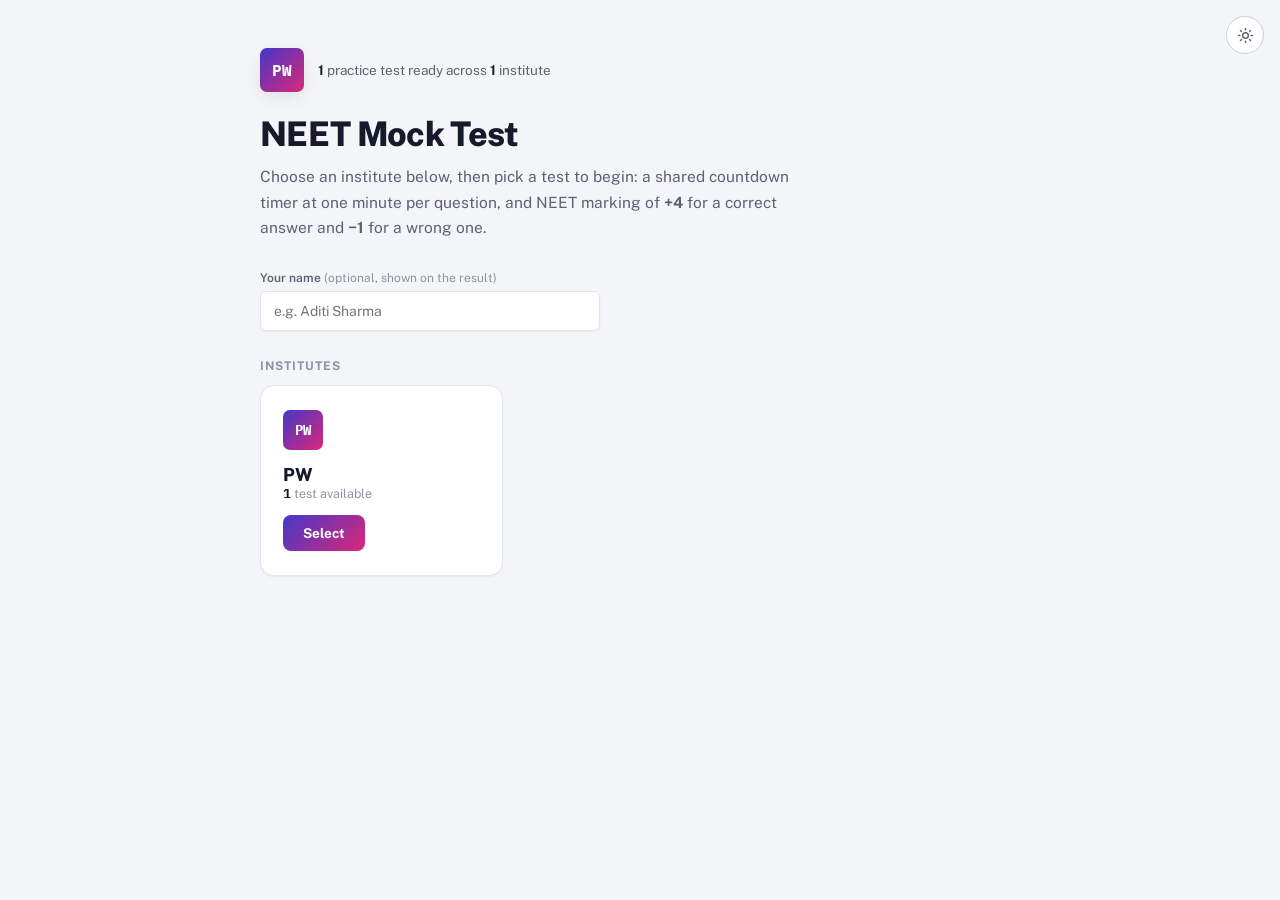
==== index.html @ 312db43c "Add files via upload" ====
<!DOCTYPE html>
<html lang="en">
<head>
<meta charset="UTF-8">
<meta name="viewport" content="width=device-width, initial-scale=1.0">
<title>NEET Mock Test</title>
<link rel="preconnect" href="https://fonts.googleapis.com">
<link rel="preconnect" href="https://fonts.gstatic.com" crossorigin>
<link href="https://fonts.googleapis.com/css2?family=Public+Sans:wght@400;500;600;700;800&family=IBM+Plex+Mono:wght@500;600&display=swap" rel="stylesheet">
<link rel="stylesheet" href="style.css">
</head>
<body>
<button class="theme-toggle no-print" onclick="toggleTheme()" title="Toggle dark mode" aria-label="Toggle dark mode">
  <svg class="icon-sun" viewBox="0 0 24 24" fill="none" stroke="currentColor" stroke-width="2" stroke-linecap="round"><circle cx="12" cy="12" r="4"/><path d="M12 2v2M12 20v2M4.9 4.9l1.4 1.4M17.7 17.7l1.4 1.4M2 12h2M20 12h2M4.9 19.1l1.4-1.4M17.7 6.3l1.4-1.4"/></svg>
  <svg class="icon-moon" viewBox="0 0 24 24" fill="none" stroke="currentColor" stroke-width="2" stroke-linecap="round" stroke-linejoin="round"><path d="M21 12.8A9 9 0 1 1 11.2 3a7 7 0 0 0 9.8 9.8Z"/></svg>
</button>

<!-- ================= INSTITUTE PICKER (landing) ================= -->
<div id="screen-institutes" class="screen active">
  <div id="screen-upload" style="display:flex;align-items:center;justify-content:center;padding:48px 20px;">
  <div class="landing-card">
    <div class="landing-mark">
      <span class="brand-badge">PW</span>
      <div class="num-label"><b id="libCount">0</b> practice test<span id="libCountPlural">s</span> ready across <b id="libInstCount">0</b> institute<span id="libInstCountPlural">s</span></div>
    </div>
    <h1 class="landing-title">NEET Mock Test</h1>
    <p class="landing-sub">Choose an institute below, then pick a test to begin: a shared countdown timer at one minute per question, and NEET marking of <b>+4</b> for a correct answer and <b>&minus;1</b> for a wrong one.</p>

    <div class="brand-box">
      <div class="brand-field">
        <label for="candidateInput">Your name <span>(optional, shown on the result)</span></label>
        <input type="text" id="candidateInput" placeholder="e.g. Aditi Sharma">
      </div>
    </div>

    <div class="loading-state" id="loadingState">
      <span class="loading-spinner"></span>
      <span class="loading-text">Loading tests…</span>
    </div>
    <div class="load-error hidden" id="loadError"></div>

    <p class="section-label">Institutes</p>
    <div id="instituteGrid" class="institute-grid"></div>
  </div>
  </div>
</div>

<!-- ================= TEST PICKER (within one institute) ================= -->
<div id="screen-tests" class="screen" style="padding:48px 20px;">
  <div class="landing-card" style="max-width:760px;margin:0 auto;">
    <div class="back-row">
      <button class="back-btn" onclick="backToInstitutes()">&larr; All institutes</button>
    </div>
    <div class="selected-institute-heading">
      <span class="brand-badge" style="width:40px;height:40px;font-size:14px;">PW</span>
      <h1 id="selectedInstituteName">Institute</h1>
    </div>
    <p class="section-label">Available tests</p>
    <div id="libraryGroups"></div>
  </div>
</div>

<!-- ================= QUIZ SCREEN ================= -->
<div id="screen-quiz" class="screen">
  <div class="quiz-topbar">
    <div class="quiz-topbar-left">
      <span class="brand-badge">PW</span>
      <div style="min-width:0;">
        <div class="title" id="quizTitle">NEET Mock Test</div>
      </div>
    </div>
    <div class="timer-wrap">
      <span class="timer-label">Time left</span>
      <span class="timer-value mono" id="timerValue">--:--</span>
      <button class="sidebar-toggle" onclick="toggleSidebar()">&#9776;</button>
    </div>
  </div>
  <div class="quiz-body">
    <div class="quiz-main">
      <div class="q-meta">
        <div class="q-number" id="qNumber">Question 1 of 45</div>
        <div class="q-marks"><b>+4</b> correct &nbsp;&middot;&nbsp; <span class="neg">&minus;1</span> incorrect</div>
      </div>
      <img class="q-image" id="qImage" alt="Question figure">
      <p class="q-text" id="qText"></p>
      <div class="options" id="qOptions"></div>

      <div class="quiz-actions">
        <button class="qbtn ghost" id="prevBtn" onclick="goPrev()">Previous</button>
        <button class="qbtn" onclick="clearResponse()">Clear response</button>
        <button class="qbtn mark" onclick="markAndNext()">Mark for review &amp; next</button>
        <button class="qbtn primary" id="saveNextBtn" onclick="saveAndNext()">Save &amp; next</button>
      </div>
    </div>
    <div class="quiz-sidebar" id="quizSidebar">
      <div class="legend">
        <div class="legend-item"><span class="legend-dot" style="background:var(--correct-soft);border:1px solid var(--correct);"></span>Answered</div>
        <div class="legend-item"><span class="legend-dot" style="background:var(--incorrect-soft);border:1px solid var(--incorrect);"></span>Not answered</div>
        <div class="legend-item"><span class="legend-dot" style="background:var(--marked-soft);border:1px solid var(--marked);"></span>Marked</div>
        <div class="legend-item"><span class="legend-dot" style="background:var(--bg);border:1px solid var(--line);"></span>Not visited</div>
      </div>
      <div class="palette" id="palette"></div>
      <button class="submit-btn" onclick="confirmSubmit()">Submit test</button>
    </div>
  </div>
</div>

<!-- ================= RESULT SCREEN ================= -->
<div id="screen-result" class="screen">
  <div class="result-wrap">
    <div class="report-header">
      <div class="report-header-left">
        <span class="brand-badge">PW</span>
        <div>
          <div class="institute">PW</div>
          <div class="testname" id="reportTestName"></div>
        </div>
      </div>
      <div class="meta" id="reportMeta"></div>
    </div>
    <div class="result-hero">
      <div class="result-score">
        <div class="label">Your score</div>
        <div class="value" id="resScore">0<span id="resMax">/0</span></div>
      </div>
      <div class="result-breakdown">
        <div class="rb-item correct"><div class="n" id="resCorrect">0</div><div class="l">Correct</div></div>
        <div class="rb-item incorrect"><div class="n" id="resIncorrect">0</div><div class="l">Incorrect</div></div>
        <div class="rb-item skipped"><div class="n" id="resSkipped">0</div><div class="l">Unattempted</div></div>
      </div>
    </div>

    <div class="review-toggle">
      <h2>Answer review</h2>
      <div class="result-actions no-print">
        <button class="qbtn" onclick="location.reload()">New test</button>
        <button class="qbtn primary" onclick="window.print()">Download / print PDF</button>
      </div>
    </div>
    <p class="print-hint no-print">Tip: in the print dialog, choose "Save as PDF" as the destination to download it.</p>

    <div id="reviewList"></div>
  </div>
</div>

<script src="script.js"></script>
</body>
</html>
---- style.css ----
:root{
    --bg:#F4F5F8;
    --surface:#FFFFFF;
    --ink:#161A2B;
    --ink-soft:#5B6273;
    --ink-faint:#8D93A3;
    --line:#E3E5EC;
    --line-strong:#CBCFDB;
    --accent:#4338CA;
    --accent-2:#DB2777;
    --accent-soft:#ECEAFB;
    --correct:#1E8A56;
    --correct-soft:#E4F5EC;
    --incorrect:#C22A2A;
    --incorrect-soft:#FBEAEA;
    --marked:#946BE0;
    --marked-soft:#F1EBFC;
    --warn:#C77D02;
    --warn-soft:#FBF0DE;
    --shadow-sm:0 1px 2px rgba(22,26,43,0.06);
    --shadow-md:0 6px 20px -4px rgba(22,26,43,0.12);
    --shadow-lg:0 20px 45px -12px rgba(22,26,43,0.28);
  }
  [data-theme="dark"]{
    --bg:#0E1118;
    --surface:#171B26;
    --ink:#EEF0F5;
    --ink-soft:#A6ACBB;
    --ink-faint:#6E7486;
    --line:#282E3D;
    --line-strong:#3A415470;
    --accent:#8B80F5;
    --accent-2:#F472B6;
    --accent-soft:#231F3C;
    --correct:#4ADE80;
    --correct-soft:#12301F;
    --incorrect:#F87171;
    --incorrect-soft:#391714;
    --marked:#C4A9F7;
    --marked-soft:#271D3F;
    --warn:#F5C15A;
    --warn-soft:#3A2C08;
    --shadow-sm:0 1px 2px rgba(0,0,0,0.3);
    --shadow-md:0 6px 20px -4px rgba(0,0,0,0.45);
    --shadow-lg:0 20px 45px -12px rgba(0,0,0,0.6);
  }
  body{transition:background-color .15s ease, color .15s ease;}
  body{
    background-image:radial-gradient(circle at 12% 0%, color-mix(in srgb, var(--accent) 7%, transparent), transparent 45%),
                      radial-gradient(circle at 100% 12%, color-mix(in srgb, var(--accent-2) 6%, transparent), transparent 40%);
    background-attachment:fixed;
  }
  .brand-badge{
    display:inline-flex;
    align-items:center;
    justify-content:center;
    font-family:'IBM Plex Mono',monospace;
    font-weight:700;
    letter-spacing:0.02em;
    background:linear-gradient(135deg, var(--accent), var(--accent-2));
    color:#fff;
    border-radius:7px;
    flex:none;
  }
  .theme-toggle{
    position:fixed;
    top:16px;right:16px;
    z-index:50;
    width:38px;height:38px;
    border-radius:50%;
    border:1px solid var(--line-strong);
    background:var(--surface);
    display:flex;align-items:center;justify-content:center;
    color:var(--ink-soft);
  }
  .theme-toggle:hover{border-color:var(--ink);color:var(--ink);}
  .theme-toggle svg{width:17px;height:17px;}
  .theme-toggle .icon-moon{display:none;}
  [data-theme="dark"] .theme-toggle .icon-sun{display:none;}
  [data-theme="dark"] .theme-toggle .icon-moon{display:block;}
  *{box-sizing:border-box;}
  html,body{height:100%;}
  body{
    margin:0;
    background:var(--bg);
    color:var(--ink);
    font-family:'Public Sans',-apple-system,BlinkMacSystemFont,sans-serif;
    -webkit-font-smoothing:antialiased;
  }
  .mono{font-family:'IBM Plex Mono',monospace;}
  button{font-family:inherit;cursor:pointer;}
  ::selection{background:var(--accent-soft);}

  /* ---------- Screen switching ---------- */
  .screen{display:none;min-height:100vh;}
  .screen.active{display:block;}

  /* ================= LANDING ================= */
  #screen-upload{
    display:flex;
    align-items:center;
    justify-content:center;
    padding:48px 20px;
  }
  .landing-card{
    max-width:760px;
    width:100%;
  }
  .landing-mark{
    display:flex;
    align-items:center;
    gap:14px;
    margin-bottom:22px;
  }
  .landing-mark .brand-badge{width:44px;height:44px;font-size:16px;box-shadow:var(--shadow-md);}
  .landing-mark .num-label{
    font-size:13.5px;
    color:var(--ink-soft);
    line-height:1.4;
  }
  .landing-mark .num-label b{color:var(--ink);font-weight:700;}
  h1.landing-title{
    font-size:34px;
    font-weight:800;
    margin:0 0 10px;
    letter-spacing:-0.02em;
  }
  .landing-sub{
    color:var(--ink-soft);
    font-size:15.5px;
    line-height:1.65;
    margin:0 0 30px;
    max-width:540px;
  }
  .brand-box{
    max-width:340px;
    margin-bottom:28px;
  }
  .brand-field label{
    display:block;
    font-size:12px;
    font-weight:600;
    color:var(--ink-soft);
    margin-bottom:6px;
  }
  .brand-field label span{color:var(--ink-faint);font-weight:400;}
  .brand-field input{
    width:100%;
    font-family:inherit;
    font-size:14px;
    color:var(--ink);
    background:var(--surface);
    border:1px solid var(--line);
    border-radius:6px;
    padding:11px 13px;
    box-shadow:var(--shadow-sm);
  }
  .brand-field input:focus{outline:none;border-color:var(--accent);box-shadow:0 0 0 3px var(--accent-soft);}

  .section-label{
    font-size:12px;
    font-weight:700;
    text-transform:uppercase;
    letter-spacing:0.08em;
    color:var(--ink-faint);
    margin:0 0 12px;
  }

  .folder-box{
    background:var(--surface);
    border:1.5px dashed var(--line-strong);
    border-radius:12px;
    padding:20px 22px;
    margin-bottom:28px;
    display:flex;
    align-items:center;
    justify-content:space-between;
    gap:18px;
    flex-wrap:wrap;
  }
  .folder-box-text{font-size:13px;color:var(--ink-soft);line-height:1.55;max-width:420px;}
  .folder-box-text b{color:var(--ink);}
  .folder-box-text code{
    font-family:'IBM Plex Mono',monospace;
    background:var(--bg);
    border:1px solid var(--line);
    padding:1px 6px;
    border-radius:4px;
    font-size:11.5px;
  }
  #folderStatus{font-size:12.5px;line-height:1.5;}
  #folderStatus.ok{color:var(--correct);}
  #folderStatus.err{color:var(--incorrect);}
  .folder-btn{
    flex:none;
    background:var(--surface);
    color:var(--ink);
    border:1.5px solid var(--ink);
    padding:12px 22px;
    border-radius:8px;
    font-size:14px;
    font-weight:700;
    transition:background .15s ease, color .15s ease;
  }
  .folder-btn:hover{background:var(--ink);color:#fff;}
  .folder-btn:disabled{opacity:0.5;cursor:not-allowed;}

  .institute-group{margin-bottom:32px;}
  .institute-heading{
    font-size:19px;
    font-weight:800;
    letter-spacing:-0.01em;
    margin:0 0 14px;
    display:flex;
    align-items:center;
    gap:10px;
    padding-bottom:10px;
    border-bottom:2px solid var(--line);
  }
  .institute-count{
    font-family:'IBM Plex Mono',monospace;
    font-size:11px;
    font-weight:600;
    color:var(--ink-faint);
    background:var(--bg);
    border:1px solid var(--line);
    padding:2px 9px;
    border-radius:20px;
  }
  .series-group{margin:0 0 20px;}
  .series-group:last-child{margin-bottom:0;}
  .series-heading{
    font-size:12px;
    font-weight:700;
    text-transform:uppercase;
    letter-spacing:0.06em;
    color:var(--accent);
    margin:0 0 10px;
  }

  .test-grid{
    display:grid;
    grid-template-columns:1fr;
    gap:14px;
  }
  .test-card{
    position:relative;
    background:var(--surface);
    border:1px solid var(--line);
    border-radius:12px;
    padding:22px 24px 22px 28px;
    display:flex;
    align-items:center;
    justify-content:space-between;
    gap:16px;
    flex-wrap:wrap;
    box-shadow:var(--shadow-sm);
    transition:box-shadow .18s ease, transform .18s ease, border-color .18s ease;
  }
  .test-card::before{
    content:'';
    position:absolute;
    left:0;top:12px;bottom:12px;
    width:4px;
    border-radius:4px;
    background:linear-gradient(180deg, var(--accent), var(--accent-2));
  }
  .test-card:hover{box-shadow:var(--shadow-md);transform:translateY(-2px);border-color:var(--line-strong);}
  .test-card-info{min-width:220px;}
  .test-card-title{font-size:17px;font-weight:700;margin:0 0 3px;letter-spacing:-0.01em;}
  .test-card-subtitle{font-size:13px;color:var(--accent);font-weight:600;margin:0 0 12px;}
  .test-card-meta{
    display:flex;
    gap:16px;
    flex-wrap:wrap;
    font-size:12px;
    color:var(--ink-faint);
  }
  .test-card-meta span{display:flex;align-items:center;gap:5px;}
  .test-card-meta span b{color:var(--ink);font-weight:700;font-family:'IBM Plex Mono',monospace;}
  .start-btn{
    flex:none;
    background:linear-gradient(135deg, var(--accent), var(--accent-2));
    color:#fff;
    border:none;
    padding:13px 28px;
    border-radius:8px;
    font-size:14.5px;
    font-weight:700;
    letter-spacing:0.01em;
    box-shadow:var(--shadow-sm);
    transition:box-shadow .15s ease, transform .15s ease, filter .15s ease;
  }
  .start-btn:disabled{background:var(--line-strong);color:var(--ink-faint);cursor:not-allowed;box-shadow:none;}
  .start-btn:not(:disabled):hover{filter:brightness(1.08);box-shadow:var(--shadow-md);transform:translateY(-1px);}
  .test-empty{
    background:var(--surface);
    border:1px dashed var(--line-strong);
    border-radius:12px;
    padding:28px 22px;
    text-align:center;
    color:var(--ink-faint);
    font-size:14px;
  }

  /* ================= QUIZ ================= */
  #screen-quiz{display:none;flex-direction:column;height:100vh;}
  #screen-quiz.active{display:flex;}

  .quiz-topbar{
    flex:none;
    display:flex;
    align-items:center;
    justify-content:space-between;
    background:#161A2B;
    color:#fff;
    padding:12px 22px;
    gap:14px;
    box-shadow:var(--shadow-sm);
  }
  .quiz-topbar-left{display:flex;align-items:center;gap:12px;min-width:0;}
  .quiz-topbar .brand-badge{width:32px;height:32px;font-size:12px;flex:none;}
  .quiz-topbar .title{font-size:14px;font-weight:700;white-space:nowrap;overflow:hidden;text-overflow:ellipsis;}
  .quiz-topbar .subtitle{font-size:11.5px;color:#9DA8B5;margin-top:1px;}
  .timer-wrap{
    display:flex;align-items:center;gap:10px;
    font-family:'IBM Plex Mono',monospace;
  }
  .timer-label{font-size:11px;color:#B8C0C9;text-transform:none;}
  .timer-value{
    font-size:20px;font-weight:600;letter-spacing:0.02em;
    padding:4px 10px;border-radius:3px;
    background:rgba(255,255,255,0.08);
  }
  .timer-value.warn{background:var(--warn);color:#1A1200;}

  .quiz-body{
    flex:1;
    display:flex;
    overflow:hidden;
  }
  .quiz-main{
    flex:1;
    overflow-y:auto;
    padding:28px 32px 100px;
  }
  .q-meta{
    display:flex;
    justify-content:space-between;
    align-items:baseline;
    margin-bottom:18px;
  }
  .q-number{font-size:13px;color:var(--ink-soft);font-weight:600;}
  .q-marks{font-size:12px;color:var(--ink-faint);}
  .q-marks b{color:var(--correct);}
  .q-marks .neg{color:var(--incorrect);}
  .q-text{
    font-size:17.5px;
    line-height:1.6;
    font-weight:500;
    margin:0 0 26px;
    max-width:700px;
    white-space:pre-line;
  }
  .q-image{
    display:none;
    max-width:320px;
    max-height:320px;
    margin:0 0 20px;
    padding:10px;
    background:#fff;
    border:1px solid var(--line);
    border-radius:4px;
  }
  .q-image.show{display:block;}
  .options{max-width:640px;}
  .option{
    display:flex;
    align-items:flex-start;
    gap:12px;
    padding:14px 16px;
    border:1px solid var(--line);
    border-radius:8px;
    margin-bottom:10px;
    background:var(--surface);
    box-shadow:var(--shadow-sm);
    transition:border-color .12s ease, background .12s ease, transform .12s ease;
  }
  .option:hover{border-color:var(--accent);transform:translateX(2px);}
  .option.selected{border-color:var(--accent);background:var(--accent-soft);}
  .option input{margin-top:3px;accent-color:var(--accent);width:16px;height:16px;flex:none;}
  .option label{font-size:14.5px;line-height:1.55;cursor:pointer;}
  .option .opt-letter{
    font-family:'IBM Plex Mono',monospace;
    font-weight:700;font-size:12.5px;color:var(--ink-faint);
    flex:none;width:16px;
  }

  .quiz-actions{
    max-width:640px;
    display:flex;
    gap:10px;
    margin-top:24px;
    flex-wrap:wrap;
  }
  .qbtn{
    border:1px solid var(--line-strong);
    background:var(--surface);
    padding:10px 16px;
    border-radius:7px;
    font-size:13px;
    font-weight:600;
    color:var(--ink);
    transition:border-color .12s ease, background .12s ease, transform .12s ease;
  }
  .qbtn:hover{border-color:var(--ink);transform:translateY(-1px);}
  .qbtn.primary{background:linear-gradient(135deg, var(--accent), var(--accent-2));color:#fff;border-color:transparent;}
  .qbtn.primary:hover{filter:brightness(1.08);}
  .qbtn.ghost{color:var(--ink-soft);}
  .qbtn.mark{color:var(--marked);border-color:var(--marked-soft);background:var(--marked-soft);}

  .quiz-sidebar{
    width:280px;
    flex:none;
    background:var(--surface);
    border-left:1px solid var(--line);
    overflow-y:auto;
    padding:20px;
  }
  .legend{
    display:grid;
    grid-template-columns:1fr 1fr;
    gap:8px;
    margin-bottom:18px;
    font-size:11.5px;
    color:var(--ink-soft);
  }
  .legend-item{display:flex;align-items:center;gap:6px;}
  .legend-dot{width:10px;height:10px;border-radius:3px;flex:none;}
  .palette{
    display:grid;
    grid-template-columns:repeat(5,1fr);
    gap:8px;
    margin-bottom:20px;
  }
  .pnum{
    aspect-ratio:1;
    display:flex;align-items:center;justify-content:center;
    font-family:'IBM Plex Mono',monospace;
    font-size:12.5px;font-weight:600;
    border-radius:6px;
    border:1px solid var(--line);
    background:var(--bg);
    color:var(--ink-soft);
    transition:transform .1s ease;
  }
  .pnum:hover{transform:scale(1.08);}
  .pnum.current{outline:2px solid var(--accent);outline-offset:1px;}
  .pnum.not-answered{background:var(--incorrect-soft);border-color:var(--incorrect);color:var(--incorrect);}
  .pnum.answered{background:var(--correct-soft);border-color:var(--correct);color:var(--correct);}
  .pnum.marked{background:var(--marked-soft);border-color:var(--marked);color:var(--marked);}
  .pnum.answered-marked{background:var(--marked-soft);border-color:var(--marked);color:var(--marked);position:relative;}
  .pnum.not-visited{background:var(--bg);color:var(--ink-faint);}

  .submit-btn{
    width:100%;
    background:linear-gradient(135deg, var(--incorrect), #8F211B);
    color:#fff;
    border:none;
    padding:13px;
    border-radius:8px;
    font-size:13.5px;
    font-weight:700;
    transition:filter .15s ease;
  }
  .submit-btn:hover{filter:brightness(1.08);}

  /* ================= RESULT ================= */
  #screen-result{padding:40px 20px 80px;}
  .result-wrap{max-width:780px;margin:0 auto;}
  .result-title{font-size:13px;font-weight:600;color:var(--ink-soft);margin-bottom:8px;}
  .report-header{
    display:flex;
    justify-content:space-between;
    align-items:center;
    flex-wrap:wrap;
    gap:14px;
    margin-bottom:20px;
    padding-bottom:18px;
    border-bottom:1px solid var(--line);
  }
  .report-header-left{display:flex;align-items:center;gap:12px;}
  .report-header .brand-badge{width:38px;height:38px;font-size:13px;}
  .report-header .institute{font-size:19px;font-weight:800;letter-spacing:-0.01em;}
  .report-header .testname{font-size:13.5px;color:var(--ink-soft);margin-top:2px;}
  .report-header .meta{font-size:12.5px;color:var(--ink-faint);text-align:right;line-height:1.6;}
  .report-header .meta b{color:var(--ink-soft);}
  .result-hero{
    background:linear-gradient(135deg, #161A2B, #262C46);
    color:#fff;
    border-radius:14px;
    padding:34px 30px;
    display:flex;
    justify-content:space-between;
    align-items:center;
    flex-wrap:wrap;
    gap:20px;
    margin-bottom:26px;
    box-shadow:var(--shadow-lg);
  }
  .result-score .label{font-size:13px;color:#B8C0C9;margin-bottom:6px;}
  .result-score .value{font-family:'IBM Plex Mono',monospace;font-size:46px;font-weight:600;line-height:1;}
  .result-score .value span{font-size:20px;color:#8A93A0;}
  .result-breakdown{
    display:flex;
    gap:22px;
  }
  .rb-item{text-align:right;}
  .rb-item .n{font-family:'IBM Plex Mono',monospace;font-size:22px;font-weight:600;}
  .rb-item .l{font-size:11.5px;color:#B8C0C9;margin-top:2px;}
  .rb-item.correct .n{color:#5FD08F;}
  .rb-item.incorrect .n{color:#F08A82;}
  .rb-item.skipped .n{color:#B8C0C9;}

  .review-toggle{
    display:flex;justify-content:space-between;align-items:center;
    margin-bottom:14px;
  }
  .review-toggle h2{font-size:16px;margin:0;}
  .result-actions{display:flex;gap:10px;}

  .review-item{
    background:var(--surface);
    border:1px solid var(--line);
    border-radius:10px;
    padding:18px 20px;
    margin-bottom:12px;
    box-shadow:var(--shadow-sm);
  }
  .review-item .rh{
    display:flex;justify-content:space-between;align-items:baseline;
    margin-bottom:8px;
  }
  .review-item .rh .rn{font-size:12.5px;font-weight:700;color:var(--ink-soft);}
  .review-item .rtag{
    font-size:11px;font-weight:700;padding:3px 8px;border-radius:5px;
  }
  .rtag.correct{background:var(--correct-soft);color:var(--correct);}
  .rtag.incorrect{background:var(--incorrect-soft);color:var(--incorrect);}
  .rtag.skipped{background:var(--bg);color:var(--ink-faint);}
  .rtag.marked-badge{background:var(--marked-soft);color:var(--marked);}
  .review-item .rq{font-size:14.5px;line-height:1.55;margin:0 0 12px;font-weight:500;white-space:pre-line;}
  .review-opts{display:flex;flex-direction:column;gap:6px;}
  .review-opt{
    font-size:13px;line-height:1.5;
    padding:8px 12px;border-radius:6px;
    border:1px solid var(--line);
    color:var(--ink-soft);
  }
  .review-opt.is-correct{border-color:var(--correct);background:var(--correct-soft);color:var(--correct);font-weight:600;}
  .review-opt.is-wrong{border-color:var(--incorrect);background:var(--incorrect-soft);color:var(--incorrect);font-weight:600;}

  @media (max-width: 860px){
    .quiz-sidebar{
      position:fixed;right:0;top:49px;bottom:0;
      transform:translateX(100%);
      transition:transform .2s ease;
      z-index:20;
      box-shadow:-4px 0 16px rgba(0,0,0,0.12);
    }
    .quiz-sidebar.open{transform:translateX(0);}
    .sidebar-toggle{display:inline-flex !important;}
    .quiz-main{padding:20px 16px 100px;}
  }
  .sidebar-toggle{
    display:none;
    align-items:center;justify-content:center;
    background:rgba(255,255,255,0.1);
    border:none;color:#fff;
    width:34px;height:34px;border-radius:3px;
    font-size:13px;font-family:'IBM Plex Mono',monospace;
  }

  /* ================= PRINT / PDF EXPORT ================= */
  .print-hint{font-size:12px;color:var(--ink-faint);margin-top:8px;}
  @media print{
    @page{ margin:16mm; }
    .no-print, .theme-toggle, #screen-institutes, #screen-tests, #screen-quiz{ display:none !important; }
    body, #screen-result{ background:#fff !important; }
    :root, [data-theme="dark"]{
      --bg:#fff; --surface:#fff; --ink:#111;
      --ink-soft:#444; --ink-faint:#666;
      --line:#ccc; --line-strong:#999;
    }
    .result-hero{
      background:#fff !important; color:#111 !important;
      border:1.5px solid #161A2B;
      box-shadow:none !important;
    }
    .result-score .label, .rb-item .l{color:#555 !important;}
    .rb-item.correct .n{color:#1E7B4D !important;}
    .rb-item.incorrect .n{color:#B3261E !important;}
    .rb-item.skipped .n{color:#555 !important;}
    .review-item{break-inside:avoid;}
    #screen-result{padding:0;}
  }

  /* ================= AUTO-LOAD / INSTITUTE PICKER (added) ================= */
  .loading-state{
    display:flex;
    align-items:center;
    gap:12px;
    padding:22px 24px;
    background:var(--surface);
    border:1px solid var(--line);
    border-radius:12px;
    margin-bottom:24px;
    color:var(--ink-soft);
    font-size:14px;
  }
  .loading-spinner{
    width:18px;height:18px;
    flex:none;
    border-radius:50%;
    border:2.5px solid var(--line-strong);
    border-top-color:var(--accent);
    animation:spin .7s linear infinite;
  }
  @keyframes spin{to{transform:rotate(360deg);}}
  .loading-state.hidden{display:none;}

  .load-error{
    background:var(--warn-soft);
    border:1px solid var(--warn);
    color:var(--warn);
    border-radius:10px;
    padding:14px 16px;
    font-size:13px;
    line-height:1.5;
    margin-bottom:24px;
  }
  .load-error.hidden{display:none;}

  .institute-grid{
    display:grid;
    grid-template-columns:repeat(auto-fill, minmax(220px, 1fr));
    gap:16px;
  }
  .institute-card{
    position:relative;
    background:var(--surface);
    border:1px solid var(--line);
    border-radius:14px;
    padding:24px 22px;
    box-shadow:var(--shadow-sm);
    transition:box-shadow .18s ease, transform .18s ease, border-color .18s ease;
    text-align:left;
    display:flex;
    flex-direction:column;
    gap:14px;
    width:100%;
  }
  .institute-card:hover{box-shadow:var(--shadow-md);transform:translateY(-2px);border-color:var(--line-strong);}
  .institute-card .brand-badge{width:40px;height:40px;font-size:14px;}
  .institute-card-name{font-size:18px;font-weight:800;letter-spacing:-0.01em;margin:0;}
  .institute-card-count{font-size:12.5px;color:var(--ink-faint);}
  .institute-card-count b{color:var(--ink);font-family:'IBM Plex Mono',monospace;}
  .institute-select-btn{
    align-self:flex-start;
    background:linear-gradient(135deg, var(--accent), var(--accent-2));
    color:#fff;
    border:none;
    padding:10px 20px;
    border-radius:8px;
    font-size:13.5px;
    font-weight:700;
    box-shadow:var(--shadow-sm);
    transition:filter .15s ease, transform .15s ease;
  }
  .institute-select-btn:hover{filter:brightness(1.08);transform:translateY(-1px);}

  .back-row{
    margin-bottom:18px;
  }
  .back-btn{
    display:inline-flex;
    align-items:center;
    gap:6px;
    background:none;
    border:none;
    color:var(--ink-soft);
    font-size:13.5px;
    font-weight:600;
    padding:6px 2px;
  }
  .back-btn:hover{color:var(--accent);}

  .selected-institute-heading{
    display:flex;
    align-items:center;
    gap:12px;
    margin-bottom:24px;
  }
  .selected-institute-heading h1{
    font-size:26px;
    font-weight:800;
    letter-spacing:-0.02em;
    margin:0;
  }
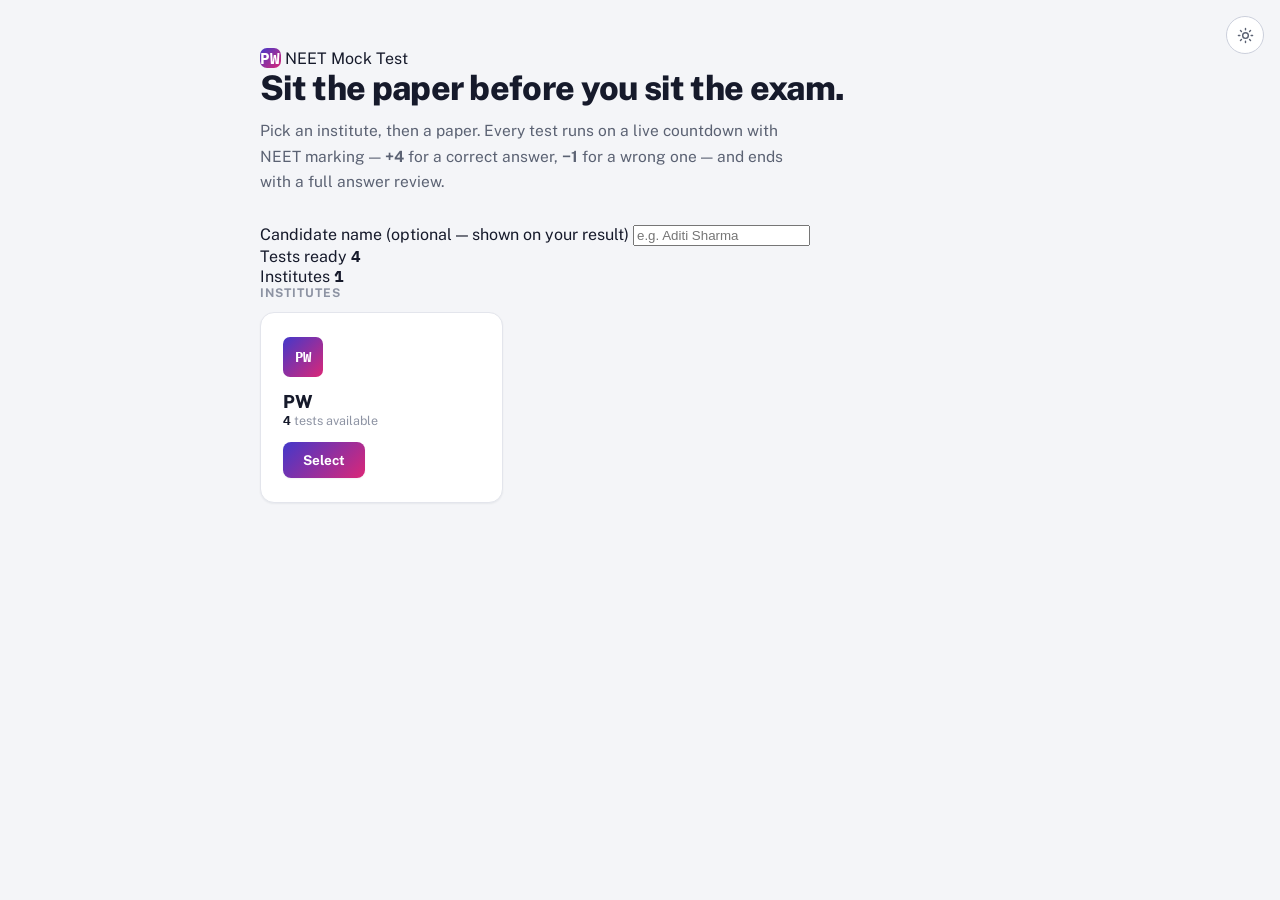
==== commit 04ddf1f7: "Update index.html" ====
--- a/index.html
+++ b/index.html
@@ -17,19 +17,35 @@
 
 <!-- ================= INSTITUTE PICKER (landing) ================= -->
 <div id="screen-institutes" class="screen active">
-  <div id="screen-upload" style="display:flex;align-items:center;justify-content:center;padding:48px 20px;">
+  <div id="screen-upload" class="landing-shell">
   <div class="landing-card">
-    <div class="landing-mark">
-      <span class="brand-badge">PW</span>
-      <div class="num-label"><b id="libCount">0</b> practice test<span id="libCountPlural">s</span> ready across <b id="libInstCount">0</b> institute<span id="libInstCountPlural">s</span></div>
+
+    <div class="masthead">
+      <div class="masthead-brand">
+        <span class="brand-badge masthead-badge">PW</span>
+        <span class="masthead-word">NEET Mock Test</span>
+      </div>
     </div>
-    <h1 class="landing-title">NEET Mock Test</h1>
-    <p class="landing-sub">Choose an institute below, then pick a test to begin: a shared countdown timer at one minute per question, and NEET marking of <b>+4</b> for a correct answer and <b>&minus;1</b> for a wrong one.</p>
 
-    <div class="brand-box">
-      <div class="brand-field">
-        <label for="candidateInput">Your name <span>(optional, shown on the result)</span></label>
+    <h1 class="landing-title">Sit the paper before you sit the exam.</h1>
+    <p class="landing-sub">Pick an institute, then a paper. Every test runs on a live countdown with NEET marking &mdash; <b>+4</b> for a correct answer, <b>&minus;1</b> for a wrong one &mdash; and ends with a full answer review.</p>
+
+    <div class="ticket-row">
+      <div class="ticket-field candidate-field">
+        <label for="candidateInput">Candidate name <span>(optional &mdash; shown on your result)</span></label>
         <input type="text" id="candidateInput" placeholder="e.g. Aditi Sharma">
+      </div>
+      <div class="ticket-field stat-field">
+        <div class="stat-line">
+          <span>Tests ready</span>
+          <b class="mono"><span id="libCount">0</span></b>
+        </div>
+        <div class="stat-line">
+          <span>Institutes</span>
+          <b class="mono"><span id="libInstCount">0</span></b>
+        </div>
+        <span style="display:none;" id="libCountPlural">s</span>
+        <span style="display:none;" id="libInstCountPlural">s</span>
       </div>
     </div>
 
@@ -146,3 +162,4 @@
 <script src="script.js"></script>
 </body>
 </html>
+
--- a/style.css
+++ b/style.css
@@ -294,6 +294,30 @@
   }
   .start-btn:disabled{background:var(--line-strong);color:var(--ink-faint);cursor:not-allowed;box-shadow:none;}
   .start-btn:not(:disabled):hover{filter:brightness(1.08);box-shadow:var(--shadow-md);transform:translateY(-1px);}
+  .test-card-actions{
+    display:flex;
+    align-items:center;
+    gap:10px;
+    flex:none;
+    flex-wrap:wrap;
+  }
+  .pdf-btn{
+    flex:none;
+    display:inline-flex;
+    align-items:center;
+    justify-content:center;
+    background:transparent;
+    color:var(--accent);
+    border:1.5px solid var(--accent);
+    padding:11.5px 22px;
+    border-radius:8px;
+    font-size:14.5px;
+    font-weight:700;
+    letter-spacing:0.01em;
+    text-decoration:none;
+    transition:background .15s ease, color .15s ease, transform .15s ease;
+  }
+  .pdf-btn:hover{background:var(--accent);color:#fff;transform:translateY(-1px);}
   .test-empty{
     background:var(--surface);
     border:1px dashed var(--line-strong);
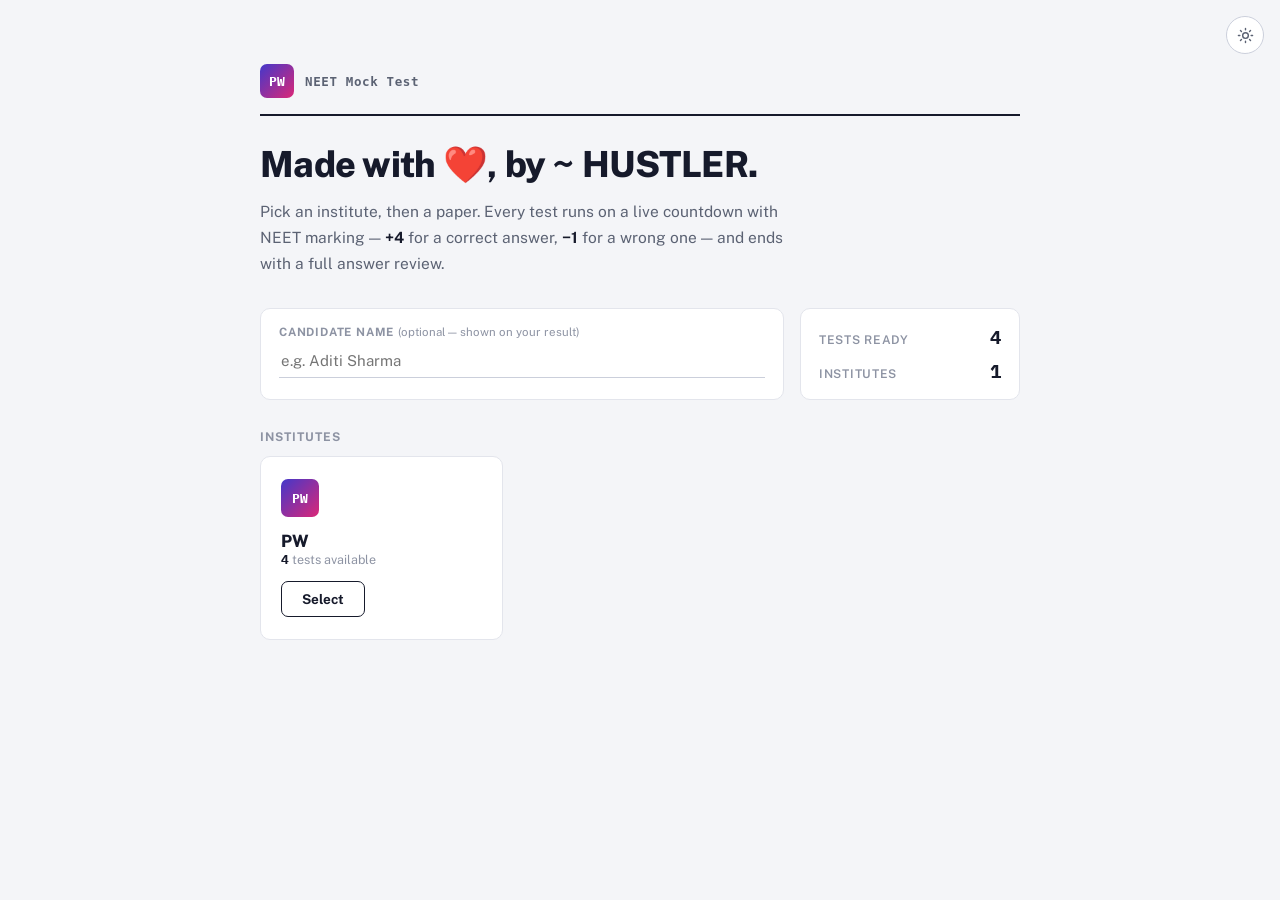
==== commit 08dcae33: "Update index.html" ====
--- a/index.html
+++ b/index.html
@@ -27,7 +27,7 @@
       </div>
     </div>
 
-    <h1 class="landing-title">Sit the paper before you sit the exam.</h1>
+    <h1 class="landing-title">Made with ❤️, by ~ HUSTLER.</h1>
     <p class="landing-sub">Pick an institute, then a paper. Every test runs on a live countdown with NEET marking &mdash; <b>+4</b> for a correct answer, <b>&minus;1</b> for a wrong one &mdash; and ends with a full answer review.</p>
 
     <div class="ticket-row">
--- a/style.css
+++ b/style.css
@@ -97,66 +97,111 @@
   .screen.active{display:block;}
 
   /* ================= LANDING ================= */
-  #screen-upload{
-    display:flex;
-    align-items:center;
+  #screen-upload.landing-shell{
+    display:flex;
+    align-items:flex-start;
     justify-content:center;
-    padding:48px 20px;
+    padding:64px 20px 56px;
   }
   .landing-card{
     max-width:760px;
     width:100%;
   }
-  .landing-mark{
-    display:flex;
-    align-items:center;
-    gap:14px;
-    margin-bottom:22px;
-  }
-  .landing-mark .brand-badge{width:44px;height:44px;font-size:16px;box-shadow:var(--shadow-md);}
-  .landing-mark .num-label{
-    font-size:13.5px;
+
+  /* -- masthead: letterhead-style brand row, like the header band on a
+        real admit card / exam paper -- */
+  .masthead{
+    display:flex;
+    align-items:center;
+    padding-bottom:16px;
+    margin-bottom:28px;
+    border-bottom:2px solid var(--ink);
+  }
+  .masthead-brand{display:flex;align-items:center;gap:11px;}
+  .masthead-badge{width:34px;height:34px;font-size:13px;box-shadow:none;}
+  .masthead-word{
+    font-family:'IBM Plex Mono',monospace;
+    font-size:12.5px;
+    font-weight:600;
+    letter-spacing:0.05em;
     color:var(--ink-soft);
-    line-height:1.4;
-  }
-  .landing-mark .num-label b{color:var(--ink);font-weight:700;}
+  }
+
   h1.landing-title{
-    font-size:34px;
+    font-size:36px;
     font-weight:800;
-    margin:0 0 10px;
+    margin:0 0 14px;
     letter-spacing:-0.02em;
+    line-height:1.15;
+    max-width:600px;
   }
   .landing-sub{
     color:var(--ink-soft);
     font-size:15.5px;
     line-height:1.65;
-    margin:0 0 30px;
+    margin:0 0 32px;
     max-width:540px;
   }
-  .brand-box{
-    max-width:340px;
-    margin-bottom:28px;
-  }
-  .brand-field label{
+  .landing-sub b{color:var(--ink);font-weight:700;}
+
+  /* -- ticket row: candidate field + stat block side by side, echoing
+        the two-box layout of a real hall ticket -- */
+  .ticket-row{
+    display:flex;
+    align-items:stretch;
+    gap:16px;
+    flex-wrap:wrap;
+    margin-bottom:30px;
+  }
+  .ticket-field{
+    background:var(--surface);
+    border:1px solid var(--line);
+    border-radius:10px;
+    padding:16px 18px;
+  }
+  .candidate-field{flex:1 1 280px;}
+  .stat-field{flex:0 1 220px;display:flex;flex-direction:column;justify-content:center;gap:10px;}
+
+  .candidate-field label{
     display:block;
+    font-size:11.5px;
+    font-weight:700;
+    text-transform:uppercase;
+    letter-spacing:0.07em;
+    color:var(--ink-faint);
+    margin-bottom:9px;
+  }
+  .candidate-field label span{text-transform:none;letter-spacing:0;color:var(--ink-faint);font-weight:400;}
+  .candidate-field input{
+    width:100%;
+    font-family:inherit;
+    font-size:15px;
+    color:var(--ink);
+    background:transparent;
+    border:none;
+    border-bottom:1.5px solid var(--line-strong);
+    padding:4px 2px 8px;
+  }
+  .candidate-field input:focus{outline:none;border-bottom-color:var(--accent);}
+
+  .stat-line{
+    display:flex;
+    align-items:baseline;
+    justify-content:space-between;
+    gap:12px;
     font-size:12px;
     font-weight:600;
-    color:var(--ink-soft);
-    margin-bottom:6px;
-  }
-  .brand-field label span{color:var(--ink-faint);font-weight:400;}
-  .brand-field input{
-    width:100%;
-    font-family:inherit;
-    font-size:14px;
+    text-transform:uppercase;
+    letter-spacing:0.06em;
+    color:var(--ink-faint);
+  }
+  .stat-line b{
+    font-size:19px;
+    font-weight:700;
+    letter-spacing:0;
+    text-transform:none;
     color:var(--ink);
-    background:var(--surface);
-    border:1px solid var(--line);
-    border-radius:6px;
-    padding:11px 13px;
-    box-shadow:var(--shadow-sm);
-  }
-  .brand-field input:focus{outline:none;border-color:var(--accent);box-shadow:0 0 0 3px var(--accent-soft);}
+  }
 
   .section-label{
     font-size:12px;
@@ -585,6 +630,13 @@
   .review-opt.is-correct{border-color:var(--correct);background:var(--correct-soft);color:var(--correct);font-weight:600;}
   .review-opt.is-wrong{border-color:var(--incorrect);background:var(--incorrect-soft);color:var(--incorrect);font-weight:600;}
 
+  @media (max-width: 520px){
+    h1.landing-title{font-size:27px;}
+    .ticket-row{flex-direction:column;}
+    .candidate-field,.stat-field{flex:none;}
+    .stat-field{flex-direction:row;justify-content:space-between;}
+    .masthead-word{display:none;}
+  }
   @media (max-width: 860px){
     .quiz-sidebar{
       position:fixed;right:0;top:49px;bottom:0;
@@ -675,34 +727,43 @@
     position:relative;
     background:var(--surface);
     border:1px solid var(--line);
-    border-radius:14px;
-    padding:24px 22px;
-    box-shadow:var(--shadow-sm);
-    transition:box-shadow .18s ease, transform .18s ease, border-color .18s ease;
+    border-radius:10px;
+    padding:22px 20px;
+    transition:border-color .15s ease, transform .15s ease;
     text-align:left;
     display:flex;
     flex-direction:column;
     gap:14px;
     width:100%;
-  }
-  .institute-card:hover{box-shadow:var(--shadow-md);transform:translateY(-2px);border-color:var(--line-strong);}
-  .institute-card .brand-badge{width:40px;height:40px;font-size:14px;}
-  .institute-card-name{font-size:18px;font-weight:800;letter-spacing:-0.01em;margin:0;}
+    overflow:hidden;
+  }
+  .institute-card::before{
+    content:'';
+    position:absolute;
+    left:0;top:0;bottom:0;
+    width:3px;
+    background:var(--accent);
+    opacity:0;
+    transition:opacity .15s ease;
+  }
+  .institute-card:hover{border-color:var(--ink-faint);transform:translateY(-1px);}
+  .institute-card:hover::before{opacity:1;}
+  .institute-card .brand-badge{width:38px;height:38px;font-size:13px;box-shadow:none;}
+  .institute-card-name{font-size:17px;font-weight:800;letter-spacing:-0.01em;margin:0;}
   .institute-card-count{font-size:12.5px;color:var(--ink-faint);}
   .institute-card-count b{color:var(--ink);font-family:'IBM Plex Mono',monospace;}
   .institute-select-btn{
     align-self:flex-start;
-    background:linear-gradient(135deg, var(--accent), var(--accent-2));
-    color:#fff;
-    border:none;
-    padding:10px 20px;
-    border-radius:8px;
+    background:transparent;
+    color:var(--ink);
+    border:1.5px solid var(--ink);
+    padding:9px 20px;
+    border-radius:7px;
     font-size:13.5px;
     font-weight:700;
-    box-shadow:var(--shadow-sm);
-    transition:filter .15s ease, transform .15s ease;
-  }
-  .institute-select-btn:hover{filter:brightness(1.08);transform:translateY(-1px);}
+    transition:background .15s ease, color .15s ease;
+  }
+  .institute-select-btn:hover{background:var(--ink);color:var(--surface);}
 
   .back-row{
     margin-bottom:18px;
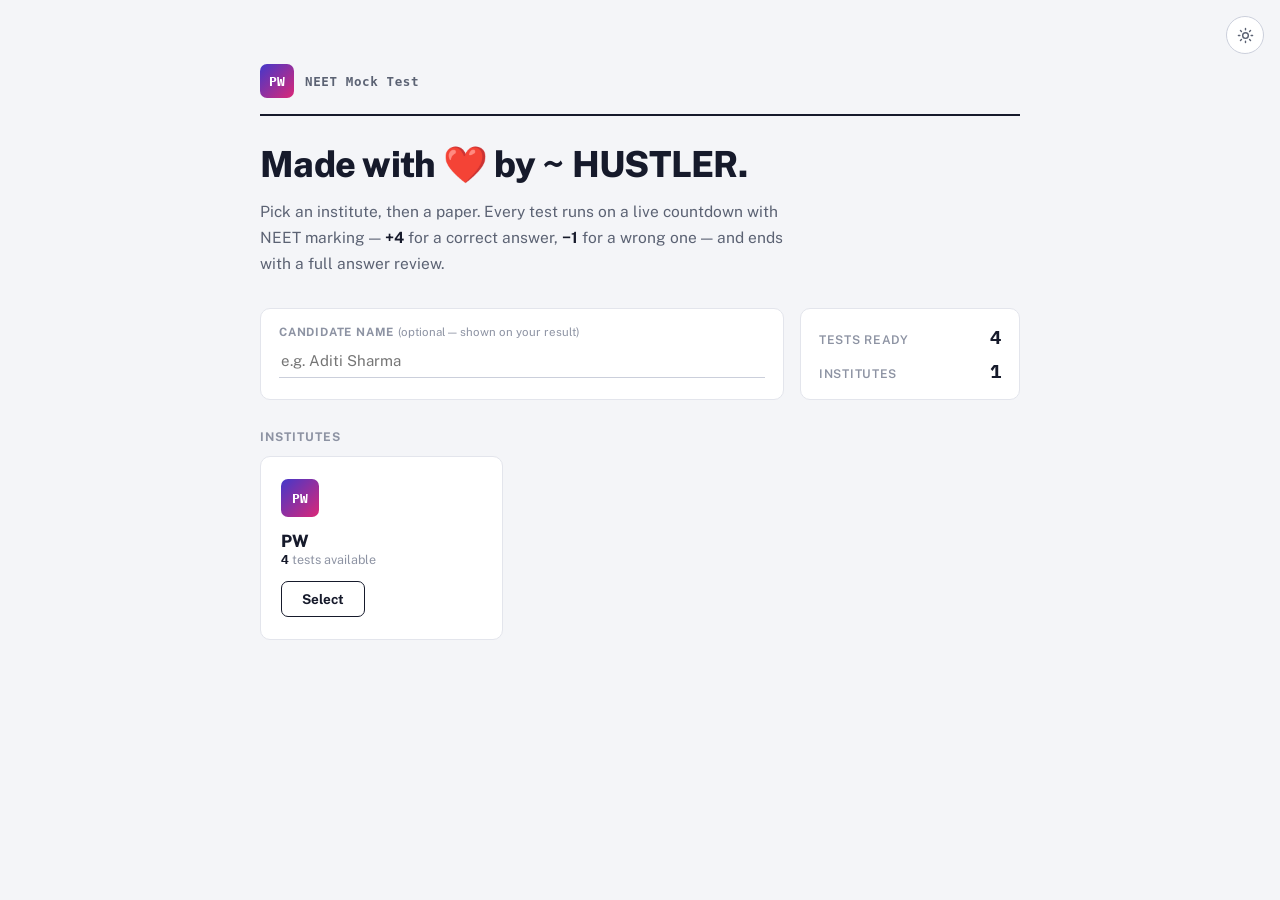
==== commit 97f36eda: "Update index.html" ====
--- a/index.html
+++ b/index.html
@@ -27,7 +27,7 @@
       </div>
     </div>
 
-    <h1 class="landing-title">Made with ❤️, by ~ HUSTLER.</h1>
+    <h1 class="landing-title">Made with ❤️ by ~ HUSTLER.</h1>
     <p class="landing-sub">Pick an institute, then a paper. Every test runs on a live countdown with NEET marking &mdash; <b>+4</b> for a correct answer, <b>&minus;1</b> for a wrong one &mdash; and ends with a full answer review.</p>
 
     <div class="ticket-row">
